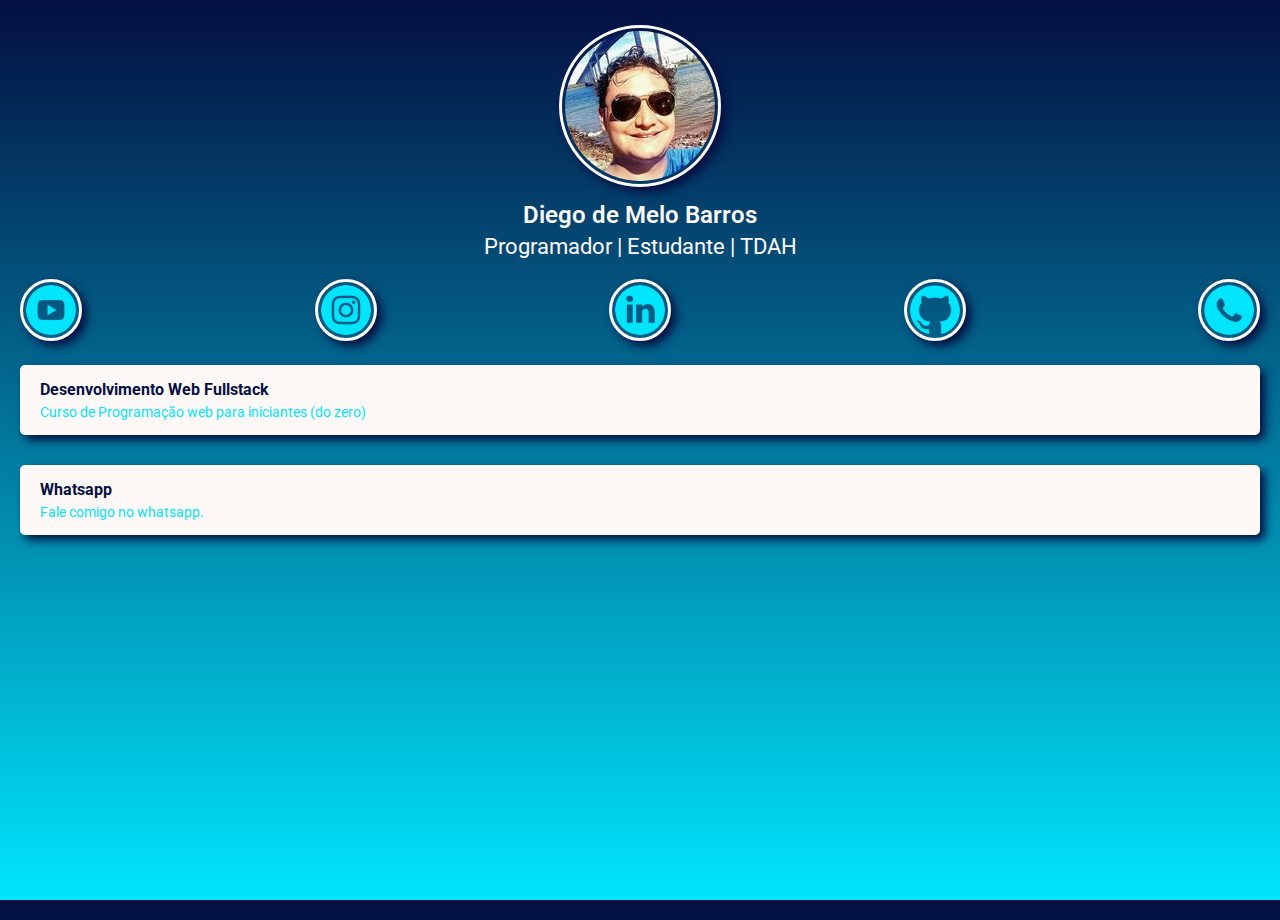
==== index.html @ 9409d659 "Update index.html" ====
<!DOCTYPE html>
<html lang="pt">
    <head>
        <meta charset="UTF-8">
        <meta http-equiv="X-UA-Compatible" content="IE=edge">
        <meta name="viewport" content="width=device-width, initial-scale=1.0">
        <title>DmCarrilho</title>

        <link rel="preconnect" href="https://fonts.googleapis.com">
        <link rel="preconnect" href="https://fonts.gstatic.com" crossorigin>
        <link href="https://fonts.googleapis.com/css2?family=Roboto:ital,wght@0,100;0,300;0,400;0,500;0,700;0,900;1,100;1,300;1,400;1,  500;1,700;1,900&display=swap" rel="stylesheet">
        <link rel="stylesheet" href="css/style.css">
    </head>
    <body>

        <div class="profile">
            <img src="img/diego.jpg" alt="Diego de Melo" class="avatar">
            <h1>Diego de Melo Barros</h1>
            <h2>Programador | Estudante | TDAH</h2>
        </div>
        
        <ul class="social">
            <li>
                <a href="">
                    <img src="img/youtube.png" alt="Youtube">
                </a>
            </li>
            <li>
                <a href="">
                    <img src="img/insta.svg" alt="Instagram">
                </a>
            </li>
            <li>
                <a href="">
                    <img src="img/linkedin.svg" alt="Linkedin">
                </a>
            </li>
            <li>
                <a href="">
                    <img src="img/github.svg" alt="Github">
                </a>
            </li>
            <li>
                <a href="">
                    <img src="img/whatsapp.png" alt="Whatsapp">
                </a>
            </li>
        </ul>

        <ul class="links one">
            <li>
                <a href="" class="active">
                    Desenvolvimento Web Fullstack
                    <span>Curso de Programação web para iniciantes (do zero)</span>
                </a>
            </li>
        </ul>

        <ul class="links second">
            <li>
                <a href="https://wa.me/5584998535629" class="active">
                    Whatsapp
                    <span>Fale comigo no whatsapp.</span>
                  </a>
            </li>
        </ul>

    </body>
</html>
---- css/style.css ----
* {
    margin: 0;
    padding: 0;
}

html, body {
    height: 100%;
}

body {
    color: #fef9f6;
    background: #040f41;
    background: linear-gradient(180deg, #040f41 0%, #00e5fc 100%);
    font-family: 'Roboto', sans-serif;
}

.avatar {
    width: 150px;
    border-radius: 100px;
    border: 3px solid #fef9f6;
    box-shadow: 5px 5px 10px #040f41;
    padding: 3px;
    margin: 5px;
}

h1 {
    font-weight: 600;
    font-size: 24px;
    margin: 5px 20px;
}

h2 {
    font-weight: 400;
    font-size: 22px;
    margin: 5px 20px;
}

.profile {
    text-align: center;
    margin-top: 20px;
}

.social {
    display: flex;
    justify-content: space-between;
    list-style: none;
    margin: 20px;
}

.social img {
    width: 50px;
    border-radius: 50px;
    border: 3px solid #fef9f6;
    box-shadow: 5px 5px 10px #040f41;
    padding: 3px;
}

.links {
    list-style: none;
}

.links li {
    margin: 20px;
}

.links li a {
    display: block;
    background-color: #fef9f6;
    padding: 15px 20px;
    border-radius: 5px;
    text-decoration: none;
    color: #040f41;
    font-weight: bold;
    font-size: 16px;
}

.links li a span {
    color: #00e5fc;
    display: block;
    font-weight: normal;
    margin-top: 5px;
    font-size: 14px;
}

.links li a.active {
    box-shadow: 5px 5px 10px #040f41;
}

.links.second {
    margin-top: 30px;
}
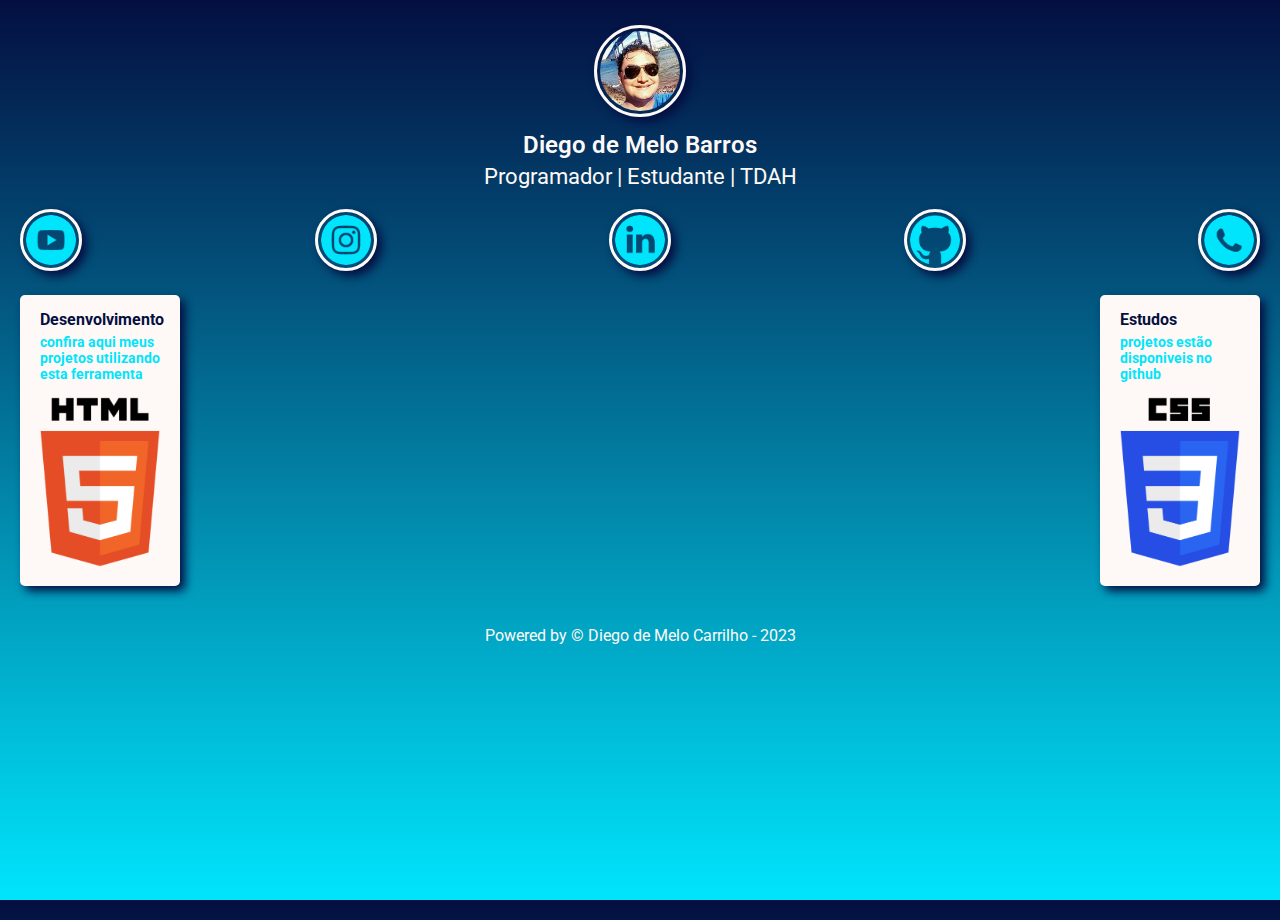
==== commit 0dfbe7c4: "Update" ====
--- a/index.html
+++ b/index.html
@@ -10,60 +10,81 @@
         <link rel="preconnect" href="https://fonts.gstatic.com" crossorigin>
         <link href="https://fonts.googleapis.com/css2?family=Roboto:ital,wght@0,100;0,300;0,400;0,500;0,700;0,900;1,100;1,300;1,400;1,  500;1,700;1,900&display=swap" rel="stylesheet">
         <link rel="stylesheet" href="css/style.css">
+
+        <!-- Google tag (gtag.js) -->
+        <script async src="https://www.googletagmanager.com/gtag/js?id=G-GCT2ZGNKVZ"></script>
+        <script>
+        window.dataLayer = window.dataLayer || [];
+        function gtag(){dataLayer.push(arguments);}
+        gtag('js', new Date());
+
+        gtag('config', 'G-GCT2ZGNKVZ');
+        </script>
     </head>
     <body>
 
-        <div class="profile">
-            <img src="img/diego.jpg" alt="Diego de Melo" class="avatar">
-            <h1>Diego de Melo Barros</h1>
-            <h2>Programador | Estudante | TDAH</h2>
-        </div>
+        <header class="header">
+            <div class="profile">
+                <img src="img/diego.jpg" alt="Diego de Melo" class="avatar">
+                <h1>Diego de Melo Barros</h1>
+                <h2>Programador | Estudante | TDAH</h2>
+            </div>
+        </header>
         
-        <ul class="social">
-            <li>
-                <a href="">
-                    <img src="img/youtube.png" alt="Youtube">
-                </a>
-            </li>
-            <li>
-                <a href="">
-                    <img src="img/insta.svg" alt="Instagram">
-                </a>
-            </li>
-            <li>
-                <a href="">
-                    <img src="img/linkedin.svg" alt="Linkedin">
-                </a>
-            </li>
-            <li>
-                <a href="">
-                    <img src="img/github.svg" alt="Github">
-                </a>
-            </li>
-            <li>
-                <a href="">
-                    <img src="img/whatsapp.png" alt="Whatsapp">
-                </a>
-            </li>
-        </ul>
+        <section class="container">
+            <nav class="navbar">
+                <ul class="icons">
+                    <li>
+                        <a href="">
+                            <img src="img/youtube.png" alt="Youtube">
+                        </a>
+                    </li>
+                    <li>
+                        <a href="">
+                            <img src="img/insta.svg" alt="Instagram">
+                        </a>
+                    </li>
+                    <li>
+                        <a href="">
+                            <img src="img/linkedin.svg" alt="Linkedin">
+                        </a>
+                    </li>
+                    <li>
+                        <a href="">
+                            <img src="img/github.svg" alt="Github">
+                        </a>
+                    </li>
+                    <li>
+                        <a href="https://wa.me/5584998535629">
+                            <img src="img/whatsapp.png" alt="Whatsapp">
+                        </a>
+                    </li>
+                </ul>
+            </nav>
+            
+            <article class="content">
+                <ul class="links">
+                    <li>
+                        <a href="">
+                            Desenvolvimento
+                            <span>confira aqui meus projetos utilizando esta ferramenta</span>
+                            <img src="img/html.png" alt="Html 5">
+                        </a>
+                    </li>
+                    <li>
+                        <a href="">
+                            Estudos
+                            <span>projetos estão disponiveis no github</span>
+                            <img src="img/css.png" alt="Css 3">
+                        </a>
+                    </li>
+                </ul>
+            </article>
+        </section>
 
-        <ul class="links one">
-            <li>
-                <a href="" class="active">
-                    Desenvolvimento Web Fullstack
-                    <span>Curso de Programação web para iniciantes (do zero)</span>
-                </a>
-            </li>
-        </ul>
-
-        <ul class="links second">
-            <li>
-                <a href="https://wa.me/5584998535629" class="active">
-                    Whatsapp
-                    <span>Fale comigo no whatsapp.</span>
-                  </a>
-            </li>
-        </ul>
+        <footer class="footer">
+            Powered by © Diego de Melo Carrilho - 2023
+        </footer>
 
     </body>
-</html>
+</html>--- a/css/style.css
+++ b/css/style.css
@@ -14,8 +14,16 @@
     font-family: 'Roboto', sans-serif;
 }
 
+.header {
+    text-align: center;
+}
+
+.profile {   
+    margin: 20px 0 0 0;
+}
+
 .avatar {
-    width: 150px;
+    width: 80px;
     border-radius: 100px;
     border: 3px solid #fef9f6;
     box-shadow: 5px 5px 10px #040f41;
@@ -35,19 +43,18 @@
     margin: 5px 20px;
 }
 
-.profile {
-    text-align: center;
-    margin-top: 20px;
+.container {
+    text-align: left;
 }
 
-.social {
+.container nav ul.icons {
     display: flex;
     justify-content: space-between;
     list-style: none;
     margin: 20px;
 }
 
-.social img {
+.container nav ul.icons img {
     width: 50px;
     border-radius: 50px;
     border: 3px solid #fef9f6;
@@ -55,37 +62,41 @@
     padding: 3px;
 }
 
-.links {
+.container article ul.links {
+    display: flex;
+    justify-content: space-between;
     list-style: none;
-}
-
-.links li {
     margin: 20px;
 }
 
-.links li a {
-    display: block;
+.container article ul.links li {
+    width: 120px;
+    border-radius: 5px;
     background-color: #fef9f6;
+    box-shadow: 5px 5px 10px #040f41;
     padding: 15px 20px;
-    border-radius: 5px;
+}
+
+.container article ul.links li a {
     text-decoration: none;
     color: #040f41;
     font-weight: bold;
     font-size: 16px;
 }
 
-.links li a span {
+.container article ul.links li span {
+    display: block;
     color: #00e5fc;
-    display: block;
-    font-weight: normal;
     margin-top: 5px;
     font-size: 14px;
 }
 
-.links li a.active {
-    box-shadow: 5px 5px 10px #040f41;
+.container article ul.links img {
+    width: 120px;
+    margin: 15px 0 0 0;
 }
 
-.links.second {
-    margin-top: 30px;
+.footer {
+    text-align: center;
+    padding: 20px 0;
 }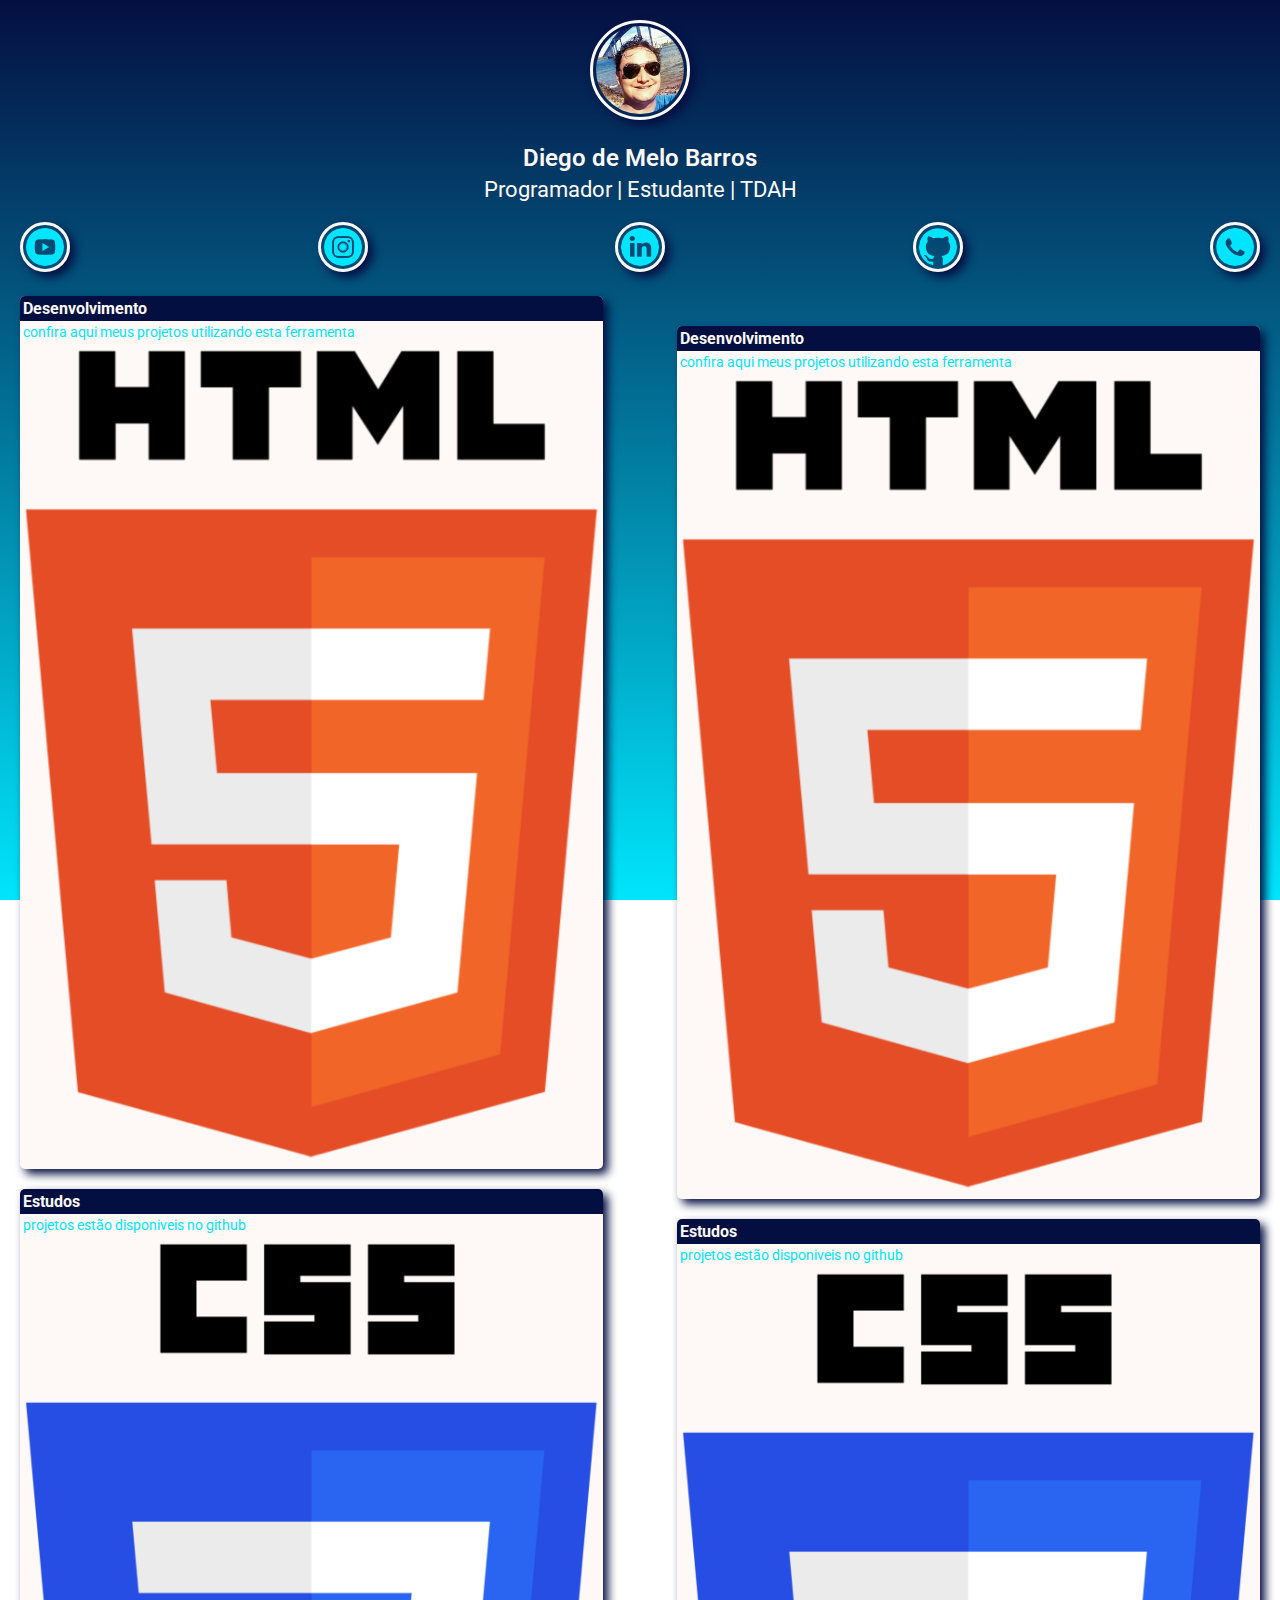
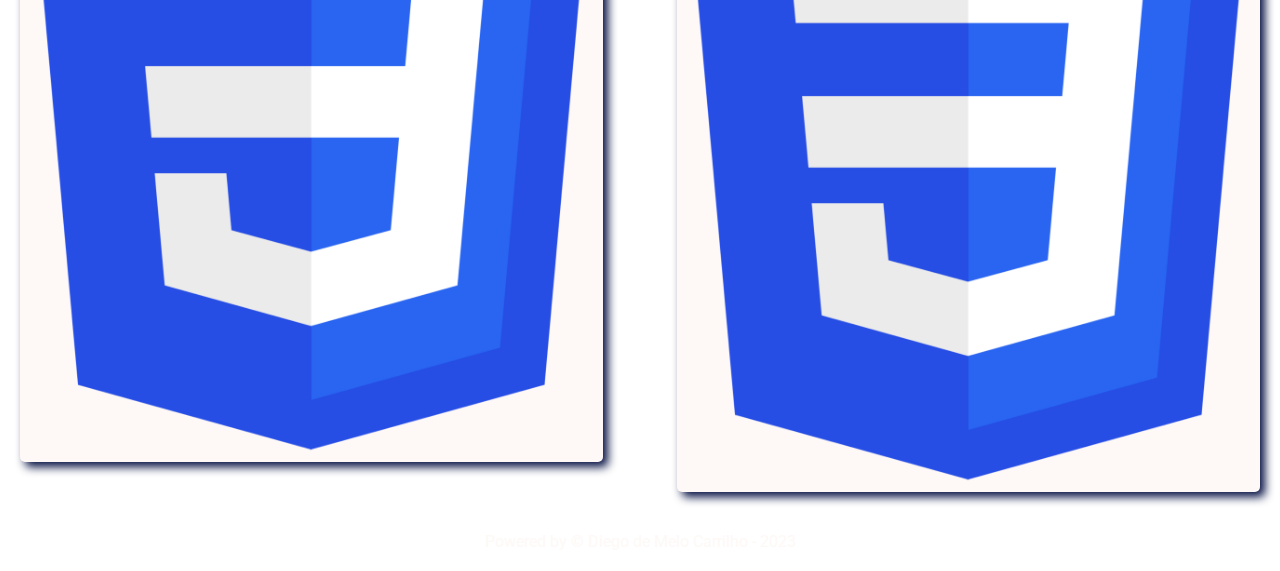
==== commit 30cae1e8: "Update" ====
--- a/index.html
+++ b/index.html
@@ -26,8 +26,8 @@
         <header class="header">
             <div class="profile">
                 <img src="img/diego.jpg" alt="Diego de Melo" class="avatar">
-                <h1>Diego de Melo Barros</h1>
-                <h2>Programador | Estudante | TDAH</h2>
+                <h1 class="name">Diego de Melo Barros</h1>
+                <h2 class="description">Programador | Estudante | TDAH</h2>
             </div>
         </header>
         
@@ -60,20 +60,36 @@
                         </a>
                     </li>
                 </ul>
-            </nav>
-            
+            </nav>      
             <article class="content">
-                <ul class="links">
+                <ul class="left">
                     <li>
                         <a href="">
-                            Desenvolvimento
+                            <h1>Desenvolvimento</h1>
                             <span>confira aqui meus projetos utilizando esta ferramenta</span>
                             <img src="img/html.png" alt="Html 5">
                         </a>
                     </li>
                     <li>
                         <a href="">
-                            Estudos
+                            <h1>Estudos</h1>
+                            <span>projetos estão disponiveis no github</span>
+                            <img src="img/css.png" alt="Css 3">
+                        </a>
+                    </li>
+                </ul>
+
+                <ul class="right">
+                    <li>
+                        <a href="">
+                            <h1>Desenvolvimento</h1>
+                            <span>confira aqui meus projetos utilizando esta ferramenta</span>
+                            <img src="img/html.png" alt="Html 5">
+                        </a>
+                    </li>
+                    <li>
+                        <a href="">
+                            <h1>Estudos</h1>
                             <span>projetos estão disponiveis no github</span>
                             <img src="img/css.png" alt="Css 3">
                         </a>
--- a/css/style.css
+++ b/css/style.css
@@ -1,99 +1,205 @@
+:root {
+    --color-primary: #fef9f6;
+    --color-secondary: #00e5fc;
+    --color-tertiary: #040f41;
+
+    --width-total: 100%;
+    --html-height: 100%;
+    --attachment: fixed;
+    --font-family: 'Roboto', sans-serif;
+    --decoration: none;
+
+    --margin-side: 0 20px;
+    --margin-height: 20px 0;
+    --margin-name: 20px 0 5px 0;
+
+    --header-display: flex;
+    --header-align: center;
+
+    --profile-display: block;
+
+    --avatar-width: 100px;
+    --border: 3px solid var(--color-primary);
+    --border-radius: 100%;
+    --border-padding: 3px;
+    --box-shadow: 5px 5px 10px var(--color-tertiary);
+
+    --name-weight: 600;
+    --name-size: 24px;
+    --description-weight: 400;
+    --description-size: 22px;
+
+    --container-display: block;
+    --container-align: left;
+
+    --navbar-display: flex;
+    --navbar-justify: space-between;
+    --navbar-style: none;
+    --icons-width: 50px;
+
+    --content-display: flex;
+    --content-align: left;
+
+}
+
 * {
     margin: 0;
     padding: 0;
+    box-sizing: border-box;
+}
+
+html {
+    margin: var(--margin-side);
+}
+
+body {
+    color: var(--color-primary);
+    background: var(--color-secondary);
+    background: linear-gradient(180deg, var(--color-tertiary) 0%, var(--color-secondary) 100%);
+    background-attachment: var(--attachment);
+    font-family: var(--font-family);
 }
 
 html, body {
-    height: 100%;
-}
-
-body {
-    color: #fef9f6;
-    background: #040f41;
-    background: linear-gradient(180deg, #040f41 0%, #00e5fc 100%);
-    font-family: 'Roboto', sans-serif;
+    height: var(--html-height);
 }
 
 .header {
-    text-align: center;
-}
-
-.profile {   
-    margin: 20px 0 0 0;
+    display: var(--header-display);
+    text-align: var(--header-align);
+}
+
+.profile {
+    display: var(--profile-display);   
+    margin: var(--margin-height);
+}
+
+.header, .profile {
+    width: var(--width-total);
 }
 
 .avatar {
-    width: 80px;
-    border-radius: 100px;
-    border: 3px solid #fef9f6;
-    box-shadow: 5px 5px 10px #040f41;
-    padding: 3px;
-    margin: 5px;
-}
-
-h1 {
-    font-weight: 600;
-    font-size: 24px;
-    margin: 5px 20px;
-}
-
-h2 {
-    font-weight: 400;
-    font-size: 22px;
-    margin: 5px 20px;
+    width: var(--avatar-width);
+    border: var(--border);
+    border-radius: var(--border-radius);
+    padding: var(--border-padding);
+    box-shadow: var(--box-shadow);
+}
+
+.name {
+    font-weight: var(--name-weight);
+    font-size: var(--name-size);
+    margin: var(--margin-name);
+}
+
+.description {
+    font-weight: var(--description-weight);
+    font-size: var(--description-size);
 }
 
 .container {
-    text-align: left;
-}
-
-.container nav ul.icons {
+    display: var(--container-display);
+    text-align: var(--container-align);
+}
+
+.container .navbar .icons {
+    display: var(--navbar-display);
+    justify-content: var(--navbar-justify);
+    list-style: var(--navbar-style);
+}
+
+.container .navbar .icons img {
+    width: var(--icons-width);
+    border: var(--border);
+    border-radius: var(--border-radius);
+    padding: var(--border-padding);
+    box-shadow: var(--box-shadow);
+    text-decoration: var(--decoration);
+}
+
+.container .content {
     display: flex;
     justify-content: space-between;
+}
+
+.container .content .left {
+    width: 47%;
+    display: block;
     list-style: none;
-    margin: 20px;
-}
-
-.container nav ul.icons img {
-    width: 50px;
-    border-radius: 50px;
-    border: 3px solid #fef9f6;
-    box-shadow: 5px 5px 10px #040f41;
-    padding: 3px;
-}
-
-.container article ul.links {
-    display: flex;
-    justify-content: space-between;
-    list-style: none;
-    margin: 20px;
-}
-
-.container article ul.links li {
-    width: 120px;
+    margin: 20px 0 0 0;
+}
+
+.container .content .left li {
+    display: block;
+    background-color: #fef9f6;
     border-radius: 5px;
-    background-color: #fef9f6;
-    box-shadow: 5px 5px 10px #040f41;
-    padding: 15px 20px;
-}
-
-.container article ul.links li a {
-    text-decoration: none;
-    color: #040f41;
+    box-shadow: var(--box-shadow);
+    margin-bottom: 20px;
+}
+
+.container .content .left li h1 {
+    color: #fef9f6;
+    background-color: #040f41;
+    border-radius: 5px 5px 0 0;
+    padding: 3px;
     font-weight: bold;
     font-size: 16px;
 }
 
-.container article ul.links li span {
+.container .content .left li a {
+    text-decoration: var(--decoration);
+}
+
+.container .content .left li span {
     display: block;
     color: #00e5fc;
-    margin-top: 5px;
+    padding: 3px;
     font-size: 14px;
 }
 
-.container article ul.links img {
-    width: 120px;
-    margin: 15px 0 0 0;
+.container .content .left img {
+    width: 100%;
+    padding: 3px;
+}
+
+.container .content .right {
+    width: 47%;
+    display: block;
+    list-style: none;
+    margin: 50px 0 0 0;
+}
+
+.container .content .right li {
+    display: block;
+    background-color: #fef9f6;
+    border-radius: 5px;
+    box-shadow: var(--box-shadow);
+    margin-bottom: 20px;
+}
+
+.container .content .right li h1 {
+    color: #fef9f6;
+    background-color: #040f41;
+    border-radius: 5px 5px 0 0;
+    padding: 3px;
+    font-weight: bold;
+    font-size: 16px;
+}
+
+.container .content .right li a {
+    text-decoration: var(--decoration);
+}
+
+.container .content .right li span {
+    display: block;
+    color: #00e5fc;
+    padding: 3px;
+    font-size: 14px;
+}
+
+.container .content .right img {
+    width: 100%;
+    padding: 3px;
 }
 
 .footer {
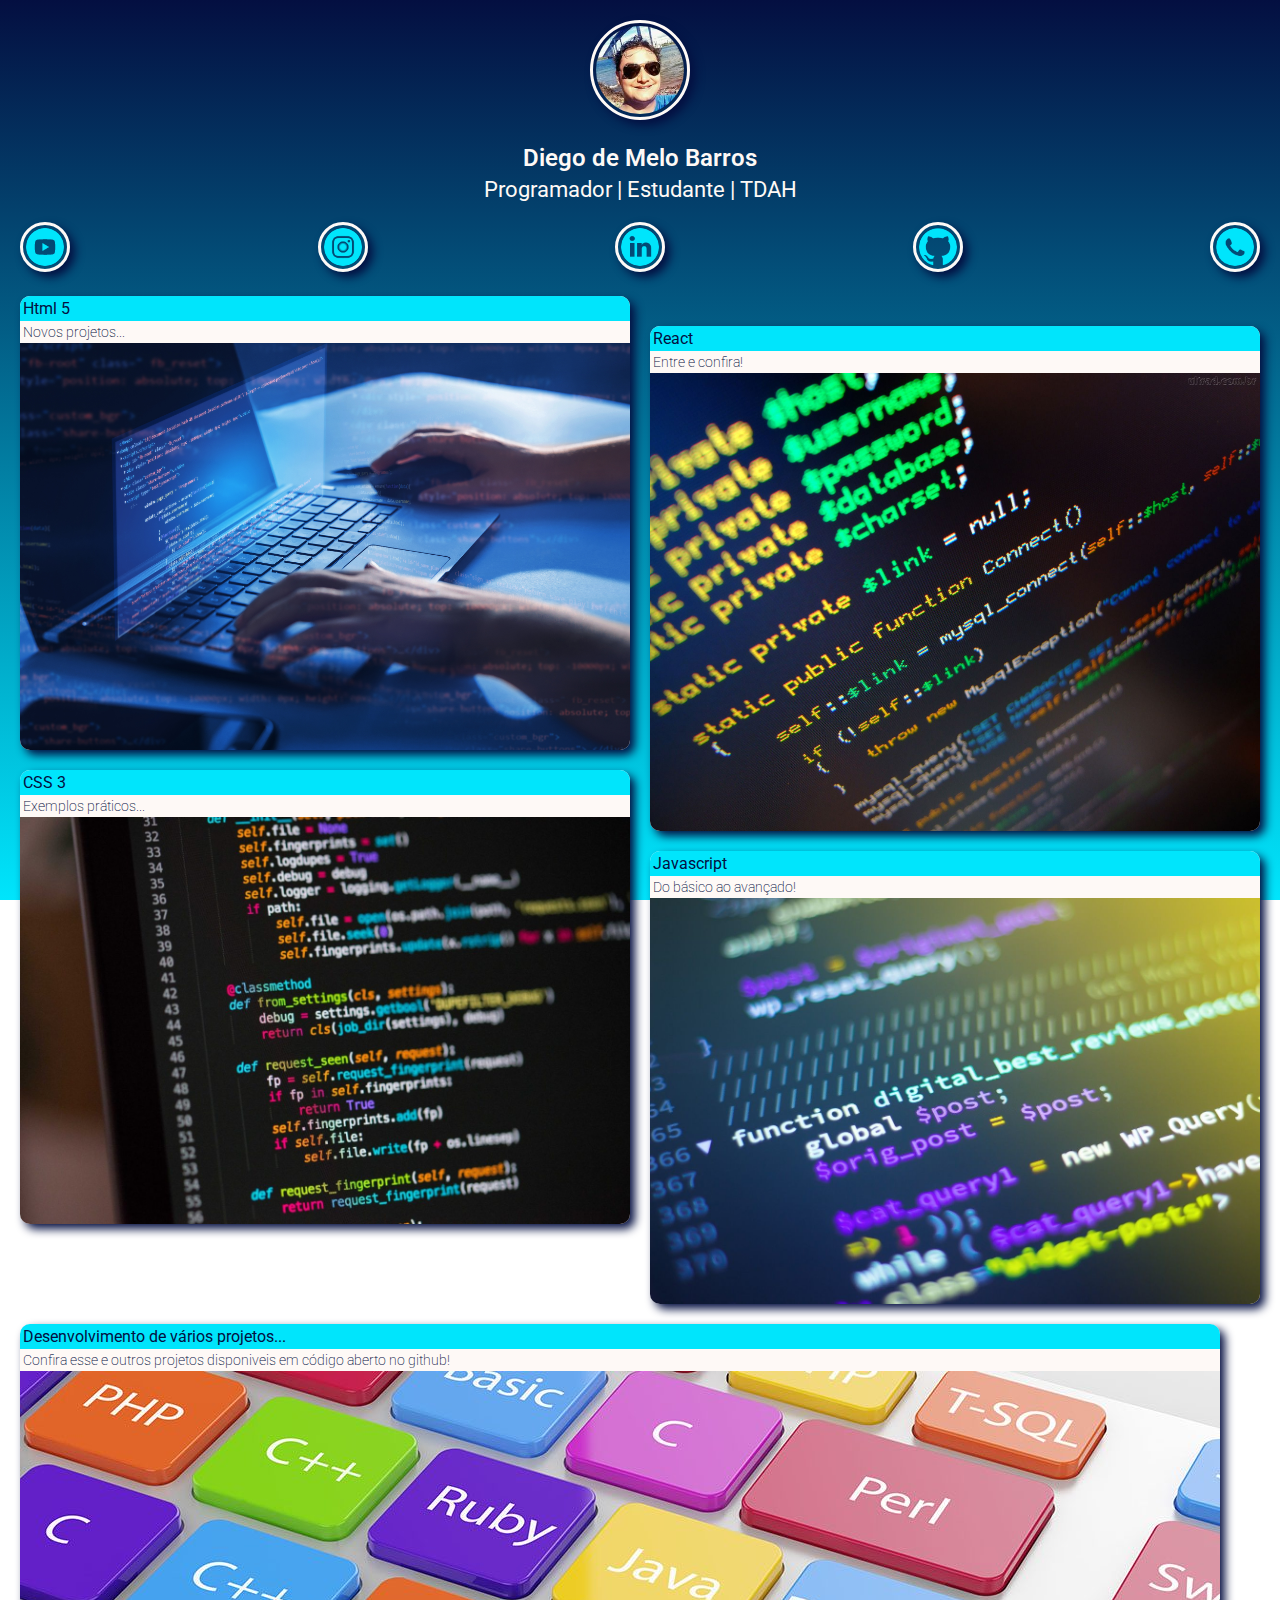
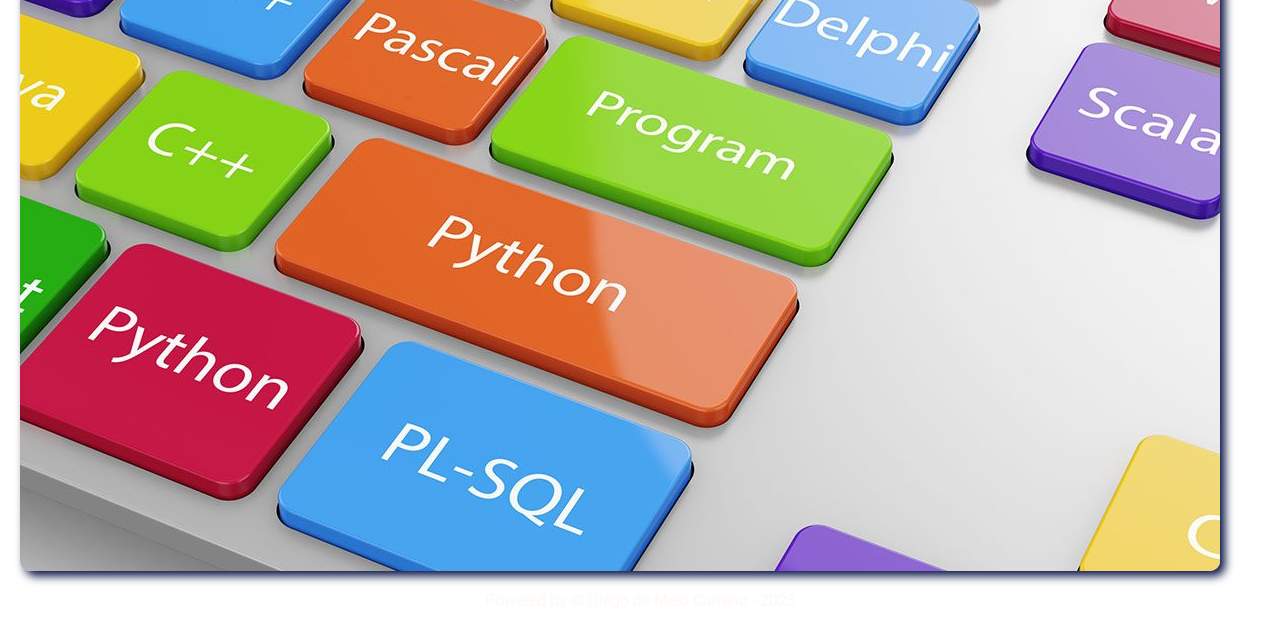
==== commit cf401f2e: "Update" ====
--- a/index.html
+++ b/index.html
@@ -21,8 +21,8 @@
         gtag('config', 'G-GCT2ZGNKVZ');
         </script>
     </head>
-    <body>
 
+    <body>     
         <header class="header">
             <div class="profile">
                 <img src="img/diego.jpg" alt="Diego de Melo" class="avatar">
@@ -35,22 +35,22 @@
             <nav class="navbar">
                 <ul class="icons">
                     <li>
-                        <a href="">
+                        <a href="https://www.youtube.com">
                             <img src="img/youtube.png" alt="Youtube">
                         </a>
                     </li>
                     <li>
-                        <a href="">
+                        <a href="https://www.instagram.com">
                             <img src="img/insta.svg" alt="Instagram">
                         </a>
                     </li>
                     <li>
-                        <a href="">
+                        <a href="https://www.linkedin.com">
                             <img src="img/linkedin.svg" alt="Linkedin">
                         </a>
                     </li>
                     <li>
-                        <a href="">
+                        <a href="https://www.github.com">
                             <img src="img/github.svg" alt="Github">
                         </a>
                     </li>
@@ -60,21 +60,22 @@
                         </a>
                     </li>
                 </ul>
-            </nav>      
+            </nav>
+
             <article class="content">
                 <ul class="left">
                     <li>
                         <a href="">
-                            <h1>Desenvolvimento</h1>
-                            <span>confira aqui meus projetos utilizando esta ferramenta</span>
-                            <img src="img/html.png" alt="Html 5">
+                            <h1>Html 5</h1>
+                            <span>Novos projetos...</span>
+                            <img src="img/img-1.png" alt="Html 5">
                         </a>
                     </li>
                     <li>
                         <a href="">
-                            <h1>Estudos</h1>
-                            <span>projetos estão disponiveis no github</span>
-                            <img src="img/css.png" alt="Css 3">
+                            <h1>CSS 3</h1>
+                            <span>Exemplos práticos...</span>
+                            <img src="img/img-2.jpg" alt="Css 3">
                         </a>
                     </li>
                 </ul>
@@ -82,16 +83,28 @@
                 <ul class="right">
                     <li>
                         <a href="">
-                            <h1>Desenvolvimento</h1>
-                            <span>confira aqui meus projetos utilizando esta ferramenta</span>
-                            <img src="img/html.png" alt="Html 5">
+                            <h1>React</h1>
+                            <span>Entre e confira!</span>
+                            <img src="img/img-3.jpg" alt="React">
                         </a>
                     </li>
                     <li>
                         <a href="">
-                            <h1>Estudos</h1>
-                            <span>projetos estão disponiveis no github</span>
-                            <img src="img/css.png" alt="Css 3">
+                            <h1>Javascript</h1>
+                            <span>Do básico ao avançado!</span>
+                            <img src="img/img-4.jpg" alt="Javascript">
+                        </a>
+                    </li>
+                </ul>
+            </article>
+            
+            <article class="post">
+                <ul>
+                    <li>
+                        <a href="">
+                            <h1>Desenvolvimento de vários projetos...</h1>
+                            <span>Confira esse e outros projetos disponiveis em código aberto no github!</span>
+                            <img src="img/img-5.jpg" alt="Html 5">
                         </a>
                     </li>
                 </ul>
@@ -101,6 +114,5 @@
         <footer class="footer">
             Powered by © Diego de Melo Carrilho - 2023
         </footer>
-
-    </body>
+    </body> 
 </html>--- a/css/style.css
+++ b/css/style.css
@@ -38,8 +38,38 @@
     --icons-width: 50px;
 
     --content-display: flex;
+    --content-justify: space-between;
     --content-align: left;
-
+    --content-left: 20px 0 0 0;
+    --content-right: 50px 0 0 0;
+    --padding-left: 0 0 0 10px;   
+    --padding-right: 0 10px 0 0;
+
+    --li-display: block;
+    --li-radius: 10px;
+    --li-botton: 0 0 20px 0;
+
+    --h1-weight: 400;
+    --h1-size: 16px;
+    --h1-radius: 10px 10px 0 0;
+    --h1-padding: 3px;
+
+    --span-display: block;
+    --span-size: 14px;
+    --span-weight: 200;
+    --span-padding: 3px;
+
+    --img-width: 100%;
+    --img-max: 1200px;
+    --img-display: block;
+    --img-radius: 0 0 10px 10px;
+
+    --leftRight-display: block;
+    --leftRight-style: none;
+
+    --footer-align: center;
+    --footer-botton: 0 0 10px 0;
+    --footer-position: 0;
 }
 
 * {
@@ -117,92 +147,65 @@
     text-decoration: var(--decoration);
 }
 
-.container .content {
-    display: flex;
-    justify-content: space-between;
+.container .content, .post {
+    display: var(--content-display);
+    justify-content: var(--content-justify); 
+}
+
+.container .content li, .post ul li {
+    display: var(--li-display);
+    background-color: var(--color-primary);
+    border-radius: var(--li-radius);
+    box-shadow: var(--box-shadow);
+    margin: var(--li-botton);
+}
+
+.container .content h1, .post ul h1 {
+    color: var(--color-tertiary);
+    background-color: var(--color-secondary);
+    border-radius: var(--h1-radius);
+    padding: var(--h1-padding);
+    font-weight: var(--h1-weight);
+    font-size: var(--h1-size);
+}
+
+.container .content a, .post ul a {
+    text-decoration: var(--decoration); 
+}
+
+.container .content span, .post ul span {
+    display: var(--span-display);
+    color: var(--color-tertiary);
+    padding: var(--span-padding);
+    font-weight: var(--span-weight);
+    font-size: var(--span-size);
+}
+
+.container .content img, .post ul img {
+    display: var(--img-display);
+    max-width: var(--img-max);
+    width: var(--img-width);
+    border-radius: var(--img-radius);
 }
 
 .container .content .left {
-    width: 47%;
-    display: block;
-    list-style: none;
-    margin: 20px 0 0 0;
-}
-
-.container .content .left li {
-    display: block;
-    background-color: #fef9f6;
-    border-radius: 5px;
-    box-shadow: var(--box-shadow);
-    margin-bottom: 20px;
-}
-
-.container .content .left li h1 {
-    color: #fef9f6;
-    background-color: #040f41;
-    border-radius: 5px 5px 0 0;
-    padding: 3px;
-    font-weight: bold;
-    font-size: 16px;
-}
-
-.container .content .left li a {
-    text-decoration: var(--decoration);
-}
-
-.container .content .left li span {
-    display: block;
-    color: #00e5fc;
-    padding: 3px;
-    font-size: 14px;
-}
-
-.container .content .left img {
-    width: 100%;
-    padding: 3px;
+    margin: var(--content-left);
+    padding: var(--padding-right);
 }
 
 .container .content .right {
-    width: 47%;
-    display: block;
-    list-style: none;
-    margin: 50px 0 0 0;
-}
-
-.container .content .right li {
-    display: block;
-    background-color: #fef9f6;
-    border-radius: 5px;
-    box-shadow: var(--box-shadow);
-    margin-bottom: 20px;
-}
-
-.container .content .right li h1 {
-    color: #fef9f6;
-    background-color: #040f41;
-    border-radius: 5px 5px 0 0;
-    padding: 3px;
-    font-weight: bold;
-    font-size: 16px;
-}
-
-.container .content .right li a {
-    text-decoration: var(--decoration);
-}
-
-.container .content .right li span {
-    display: block;
-    color: #00e5fc;
-    padding: 3px;
-    font-size: 14px;
-}
-
-.container .content .right img {
-    width: 100%;
-    padding: 3px;
+    margin: var(--content-right);
+    padding: var(--padding-left);
+}
+
+.container .content .left, .right, .post ul {
+    display: var(--leftRight-display);
+    list-style: var(--leftRight-style);
 }
 
 .footer {
-    text-align: center;
-    padding: 20px 0;
+    color: var(--color-primary);
+    text-align: var(--footer-align);
+    padding: var(--footer-botton);
+    bottom: var(--footer-position);
 }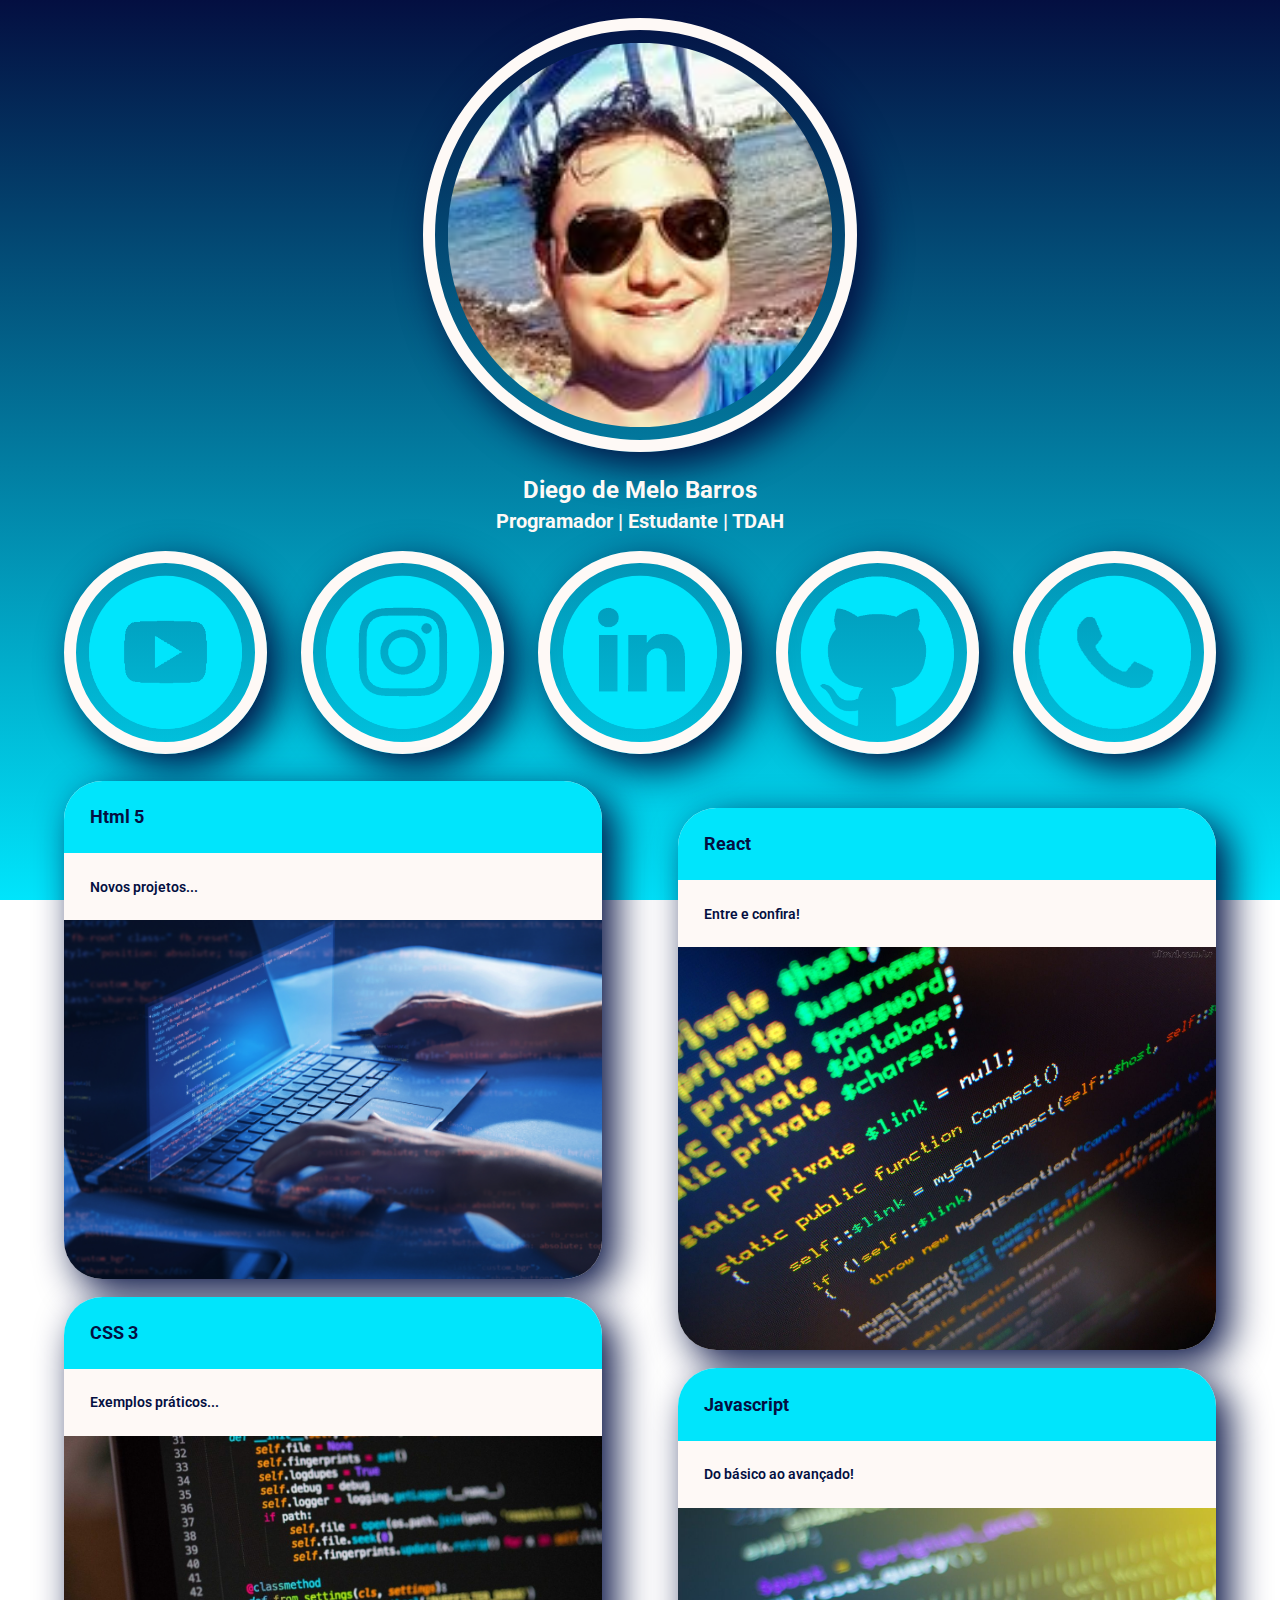
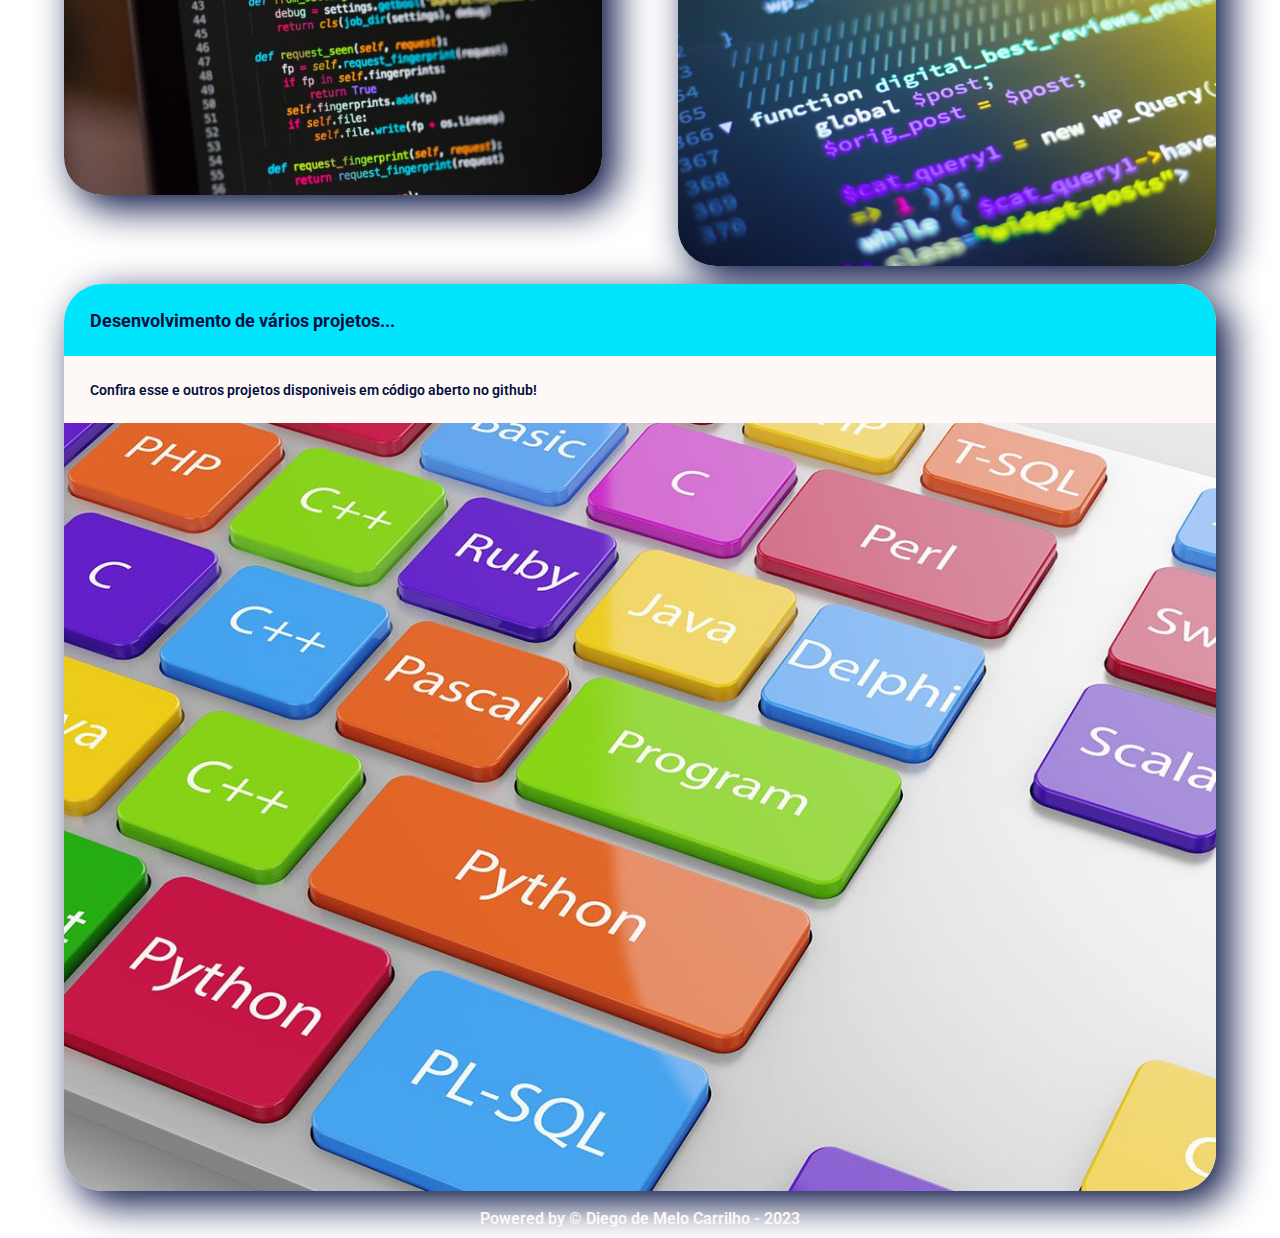
==== commit 0f5ff654: "Update" ====
--- a/index.html
+++ b/index.html
@@ -10,6 +10,7 @@
         <link rel="preconnect" href="https://fonts.gstatic.com" crossorigin>
         <link href="https://fonts.googleapis.com/css2?family=Roboto:ital,wght@0,100;0,300;0,400;0,500;0,700;0,900;1,100;1,300;1,400;1,  500;1,700;1,900&display=swap" rel="stylesheet">
         <link rel="stylesheet" href="css/style.css">
+        <link rel="shortcut icon" href="img/favicon.ico" type="image/x-icon" />
 
         <!-- Google tag (gtag.js) -->
         <script async src="https://www.googletagmanager.com/gtag/js?id=G-GCT2ZGNKVZ"></script>
@@ -64,16 +65,16 @@
 
             <article class="content">
                 <ul class="left">
-                    <li>
+                    <li class="box">
                         <a href="">
-                            <h1>Html 5</h1>
+                            <h3>Html 5</h3>
                             <span>Novos projetos...</span>
                             <img src="img/img-1.png" alt="Html 5">
                         </a>
                     </li>
-                    <li>
+                    <li class="box">
                         <a href="">
-                            <h1>CSS 3</h1>
+                            <h3>CSS 3</h3>
                             <span>Exemplos práticos...</span>
                             <img src="img/img-2.jpg" alt="Css 3">
                         </a>
@@ -81,16 +82,16 @@
                 </ul>
 
                 <ul class="right">
-                    <li>
+                    <li class="box">
                         <a href="">
-                            <h1>React</h1>
+                            <h3>React</h3>
                             <span>Entre e confira!</span>
                             <img src="img/img-3.jpg" alt="React">
                         </a>
                     </li>
-                    <li>
+                    <li class="box">
                         <a href="">
-                            <h1>Javascript</h1>
+                            <h3>Javascript</h3>
                             <span>Do básico ao avançado!</span>
                             <img src="img/img-4.jpg" alt="Javascript">
                         </a>
@@ -102,7 +103,7 @@
                 <ul>
                     <li>
                         <a href="">
-                            <h1>Desenvolvimento de vários projetos...</h1>
+                            <h3>Desenvolvimento de vários projetos...</h3>
                             <span>Confira esse e outros projetos disponiveis em código aberto no github!</span>
                             <img src="img/img-5.jpg" alt="Html 5">
                         </a>
--- a/css/style.css
+++ b/css/style.css
@@ -1,211 +1,7 @@
-:root {
-    --color-primary: #fef9f6;
-    --color-secondary: #00e5fc;
-    --color-tertiary: #040f41;
-
-    --width-total: 100%;
-    --html-height: 100%;
-    --attachment: fixed;
-    --font-family: 'Roboto', sans-serif;
-    --decoration: none;
-
-    --margin-side: 0 20px;
-    --margin-height: 20px 0;
-    --margin-name: 20px 0 5px 0;
-
-    --header-display: flex;
-    --header-align: center;
-
-    --profile-display: block;
-
-    --avatar-width: 100px;
-    --border: 3px solid var(--color-primary);
-    --border-radius: 100%;
-    --border-padding: 3px;
-    --box-shadow: 5px 5px 10px var(--color-tertiary);
-
-    --name-weight: 600;
-    --name-size: 24px;
-    --description-weight: 400;
-    --description-size: 22px;
-
-    --container-display: block;
-    --container-align: left;
-
-    --navbar-display: flex;
-    --navbar-justify: space-between;
-    --navbar-style: none;
-    --icons-width: 50px;
-
-    --content-display: flex;
-    --content-justify: space-between;
-    --content-align: left;
-    --content-left: 20px 0 0 0;
-    --content-right: 50px 0 0 0;
-    --padding-left: 0 0 0 10px;   
-    --padding-right: 0 10px 0 0;
-
-    --li-display: block;
-    --li-radius: 10px;
-    --li-botton: 0 0 20px 0;
-
-    --h1-weight: 400;
-    --h1-size: 16px;
-    --h1-radius: 10px 10px 0 0;
-    --h1-padding: 3px;
-
-    --span-display: block;
-    --span-size: 14px;
-    --span-weight: 200;
-    --span-padding: 3px;
-
-    --img-width: 100%;
-    --img-max: 1200px;
-    --img-display: block;
-    --img-radius: 0 0 10px 10px;
-
-    --leftRight-display: block;
-    --leftRight-style: none;
-
-    --footer-align: center;
-    --footer-botton: 0 0 10px 0;
-    --footer-position: 0;
-}
-
-* {
-    margin: 0;
-    padding: 0;
-    box-sizing: border-box;
-}
-
-html {
-    margin: var(--margin-side);
-}
-
-body {
-    color: var(--color-primary);
-    background: var(--color-secondary);
-    background: linear-gradient(180deg, var(--color-tertiary) 0%, var(--color-secondary) 100%);
-    background-attachment: var(--attachment);
-    font-family: var(--font-family);
-}
-
-html, body {
-    height: var(--html-height);
-}
-
-.header {
-    display: var(--header-display);
-    text-align: var(--header-align);
-}
-
-.profile {
-    display: var(--profile-display);   
-    margin: var(--margin-height);
-}
-
-.header, .profile {
-    width: var(--width-total);
-}
-
-.avatar {
-    width: var(--avatar-width);
-    border: var(--border);
-    border-radius: var(--border-radius);
-    padding: var(--border-padding);
-    box-shadow: var(--box-shadow);
-}
-
-.name {
-    font-weight: var(--name-weight);
-    font-size: var(--name-size);
-    margin: var(--margin-name);
-}
-
-.description {
-    font-weight: var(--description-weight);
-    font-size: var(--description-size);
-}
-
-.container {
-    display: var(--container-display);
-    text-align: var(--container-align);
-}
-
-.container .navbar .icons {
-    display: var(--navbar-display);
-    justify-content: var(--navbar-justify);
-    list-style: var(--navbar-style);
-}
-
-.container .navbar .icons img {
-    width: var(--icons-width);
-    border: var(--border);
-    border-radius: var(--border-radius);
-    padding: var(--border-padding);
-    box-shadow: var(--box-shadow);
-    text-decoration: var(--decoration);
-}
-
-.container .content, .post {
-    display: var(--content-display);
-    justify-content: var(--content-justify); 
-}
-
-.container .content li, .post ul li {
-    display: var(--li-display);
-    background-color: var(--color-primary);
-    border-radius: var(--li-radius);
-    box-shadow: var(--box-shadow);
-    margin: var(--li-botton);
-}
-
-.container .content h1, .post ul h1 {
-    color: var(--color-tertiary);
-    background-color: var(--color-secondary);
-    border-radius: var(--h1-radius);
-    padding: var(--h1-padding);
-    font-weight: var(--h1-weight);
-    font-size: var(--h1-size);
-}
-
-.container .content a, .post ul a {
-    text-decoration: var(--decoration); 
-}
-
-.container .content span, .post ul span {
-    display: var(--span-display);
-    color: var(--color-tertiary);
-    padding: var(--span-padding);
-    font-weight: var(--span-weight);
-    font-size: var(--span-size);
-}
-
-.container .content img, .post ul img {
-    display: var(--img-display);
-    max-width: var(--img-max);
-    width: var(--img-width);
-    border-radius: var(--img-radius);
-}
-
-.container .content .left {
-    margin: var(--content-left);
-    padding: var(--padding-right);
-}
-
-.container .content .right {
-    margin: var(--content-right);
-    padding: var(--padding-left);
-}
-
-.container .content .left, .right, .post ul {
-    display: var(--leftRight-display);
-    list-style: var(--leftRight-style);
-}
-
-.footer {
-    color: var(--color-primary);
-    text-align: var(--footer-align);
-    padding: var(--footer-botton);
-    bottom: var(--footer-position);
-}+@import url(color.css);
+@import url(font.css);
+@import url(html.css);
+@import url(header.css);
+@import url(container.css);
+@import url(transition.css);
+@import url(css.css);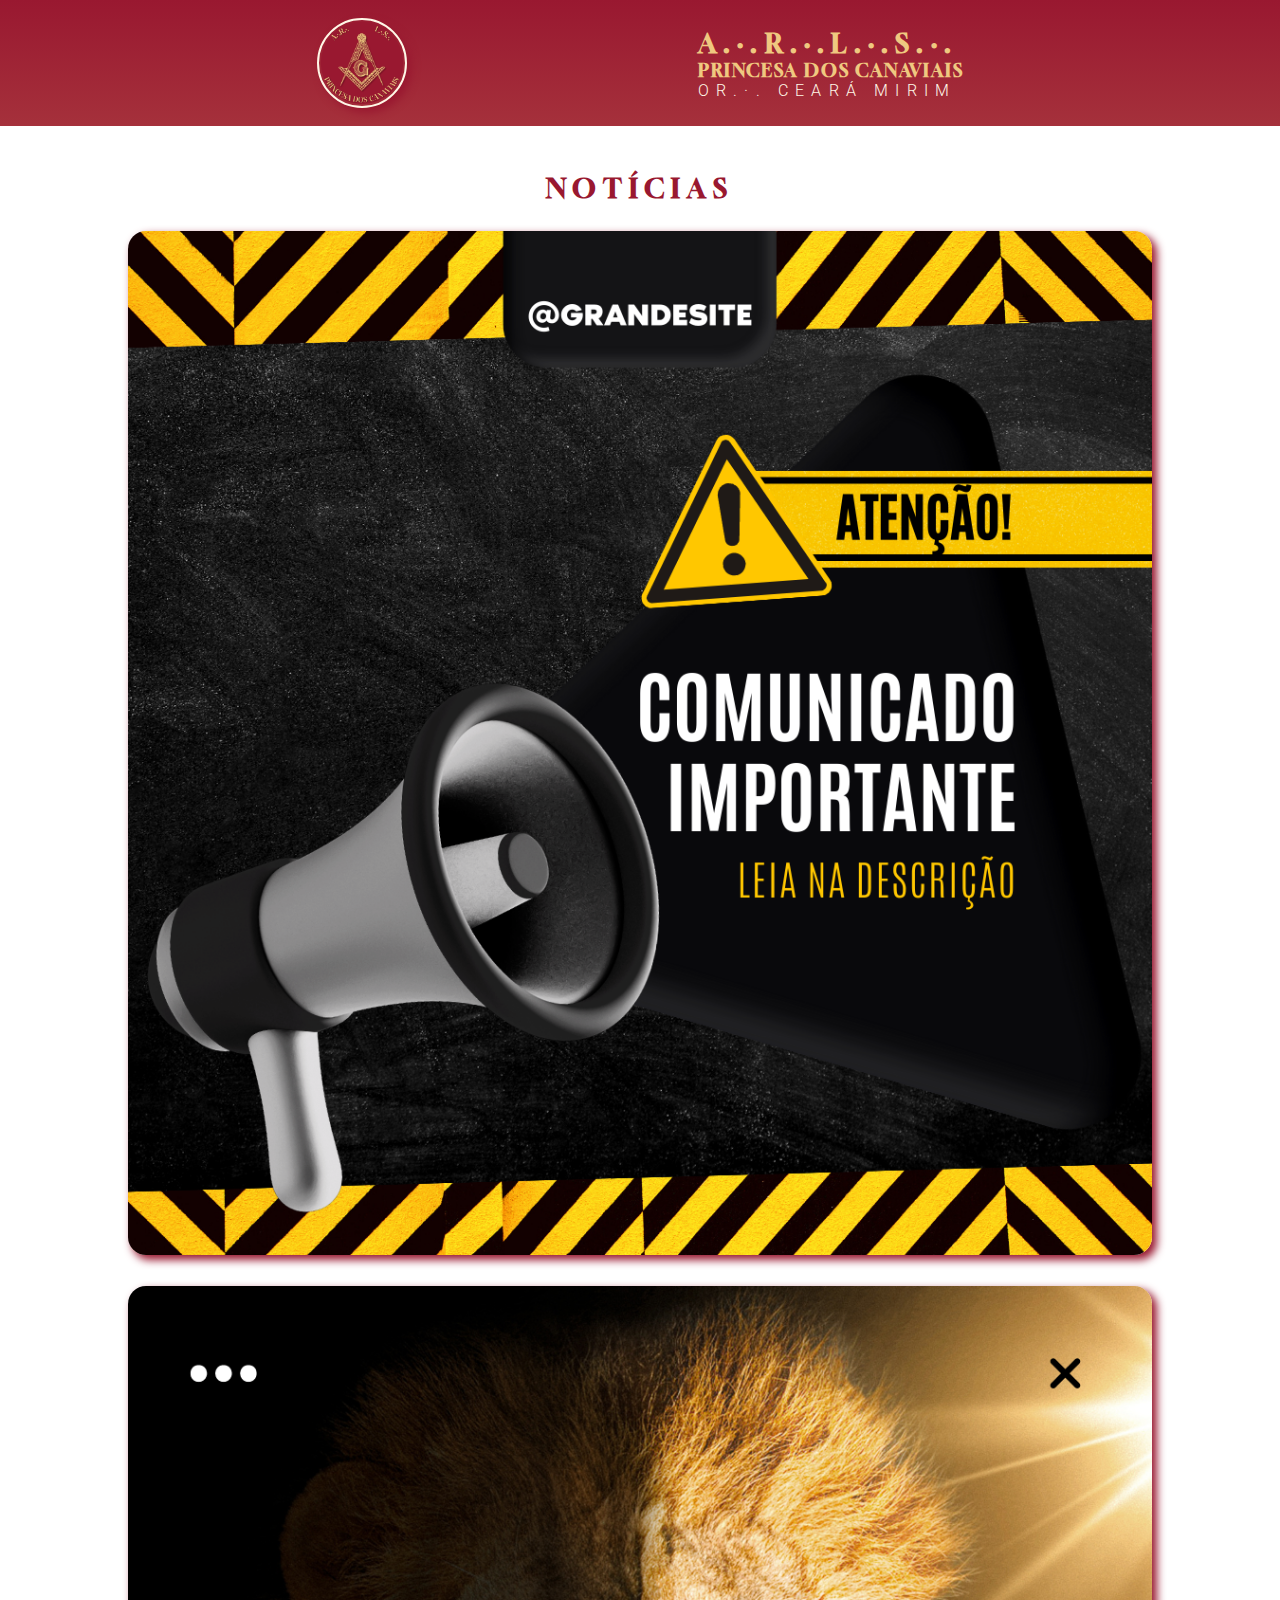
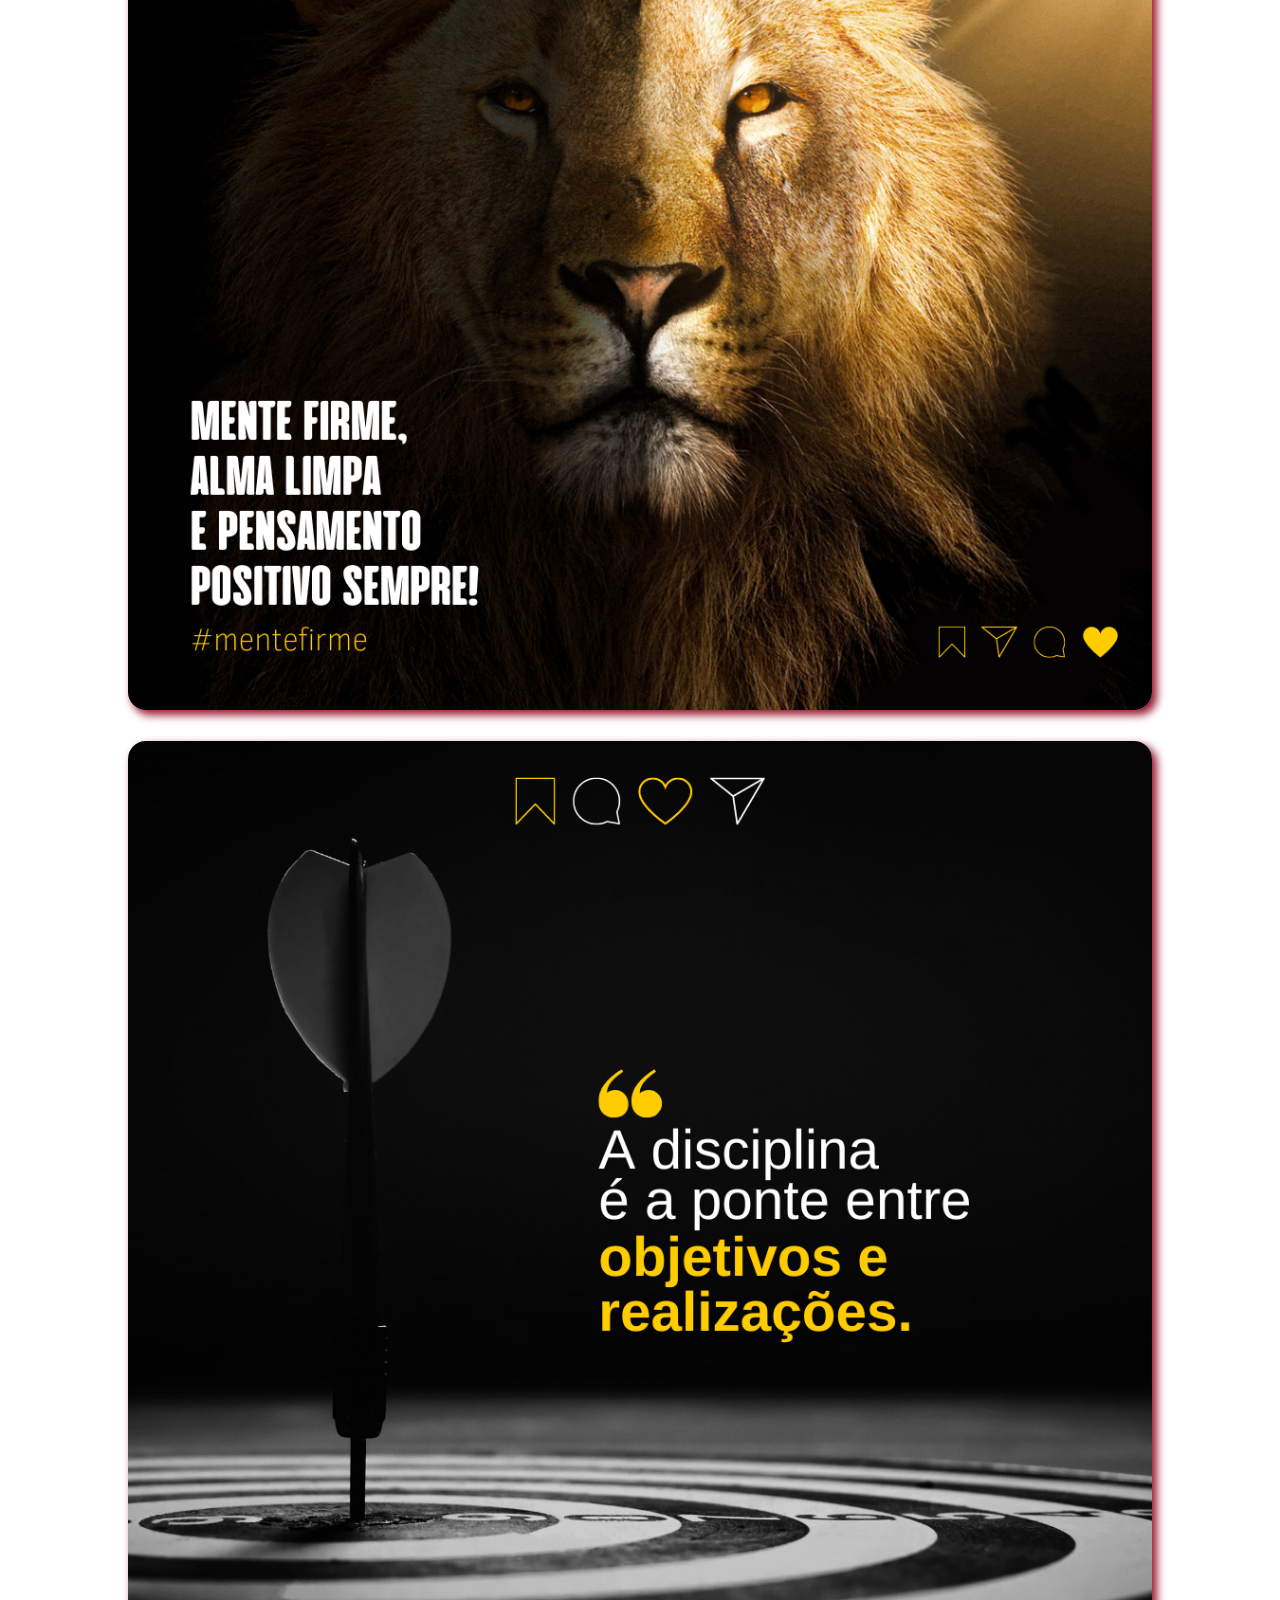
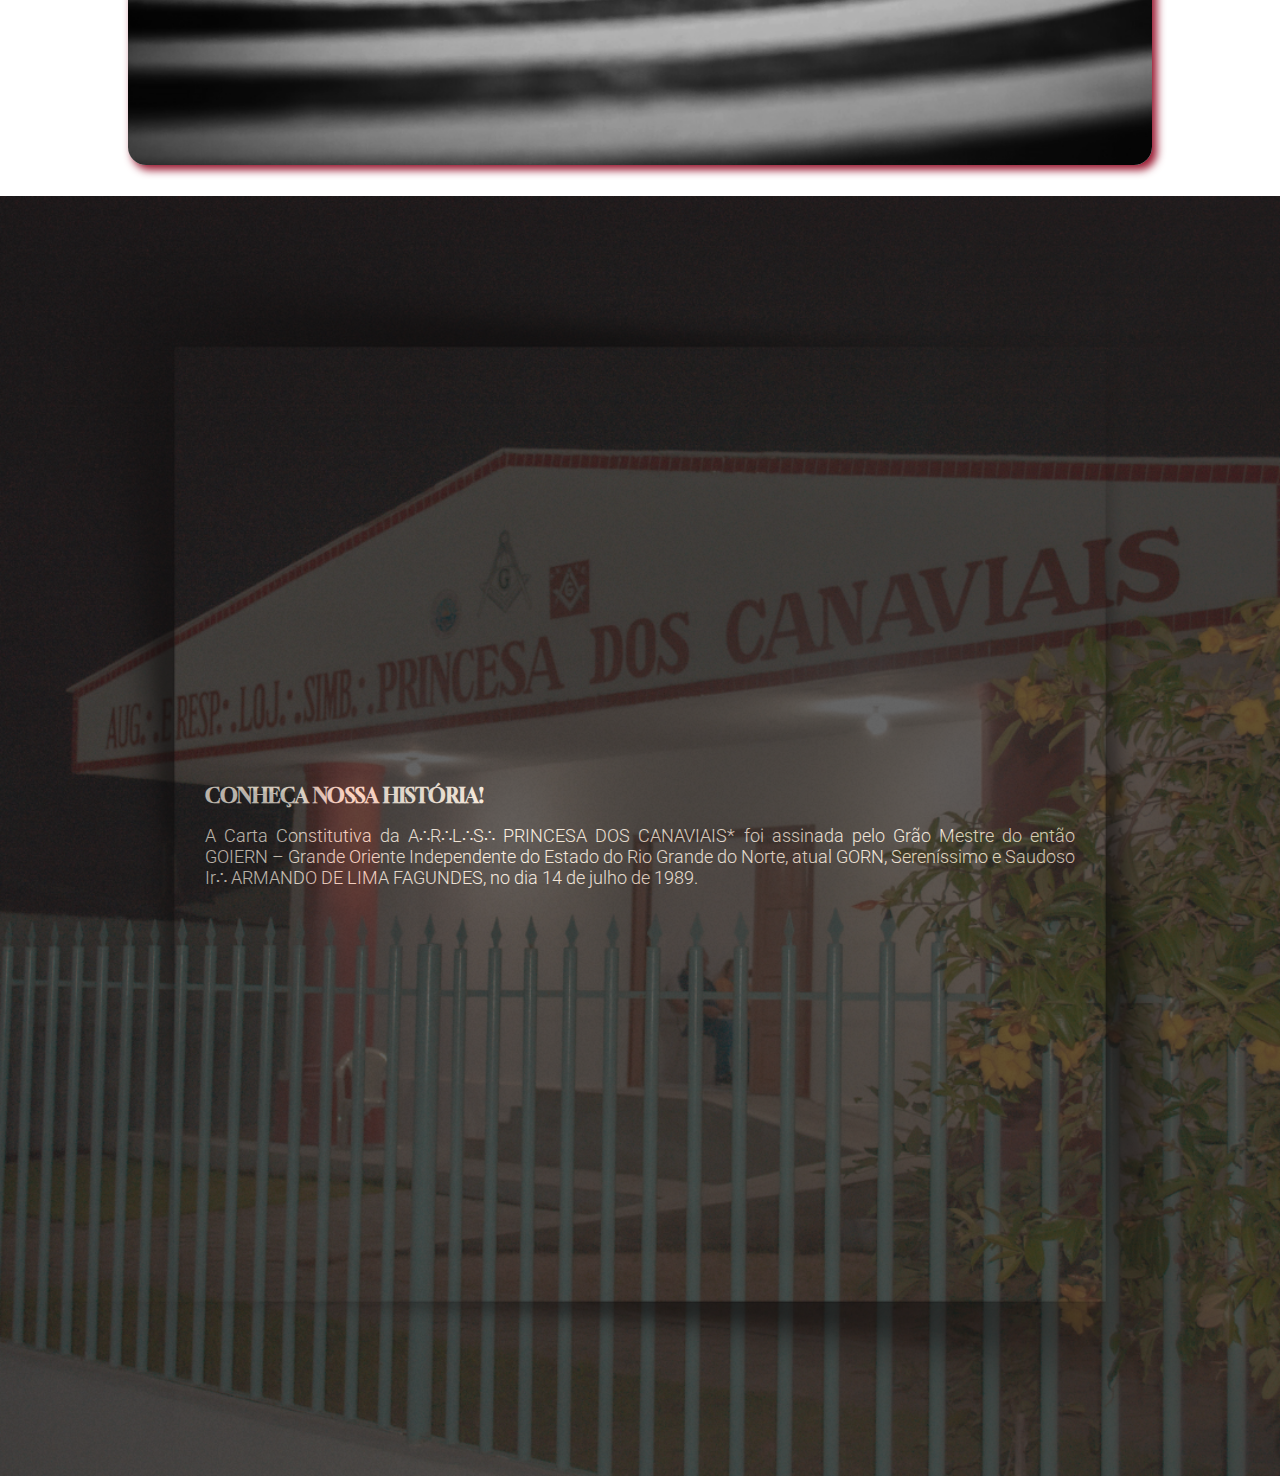
==== commit 255432c0: "Add files via upload" ====
--- a/index.html
+++ b/index.html
@@ -1,119 +1,79 @@
 <!DOCTYPE html>
-<html lang="pt">
+<html lang="pt-br">
     <head>
         <meta charset="UTF-8">
         <meta http-equiv="X-UA-Compatible" content="IE=edge">
         <meta name="viewport" content="width=device-width, initial-scale=1.0">
-        <title>DmCarrilho</title>
 
         <link rel="preconnect" href="https://fonts.googleapis.com">
         <link rel="preconnect" href="https://fonts.gstatic.com" crossorigin>
-        <link href="https://fonts.googleapis.com/css2?family=Roboto:ital,wght@0,100;0,300;0,400;0,500;0,700;0,900;1,100;1,300;1,400;1,  500;1,700;1,900&display=swap" rel="stylesheet">
+        <link href="https://fonts.googleapis.com/css2?family=Gloock&family=Roboto:wght@300;400;700&display=swap" rel="stylesheet">
         <link rel="stylesheet" href="css/style.css">
-        <link rel="shortcut icon" href="img/favicon.ico" type="image/x-icon" />
 
-        <!-- Google tag (gtag.js) -->
-        <script async src="https://www.googletagmanager.com/gtag/js?id=G-GCT2ZGNKVZ"></script>
-        <script>
-        window.dataLayer = window.dataLayer || [];
-        function gtag(){dataLayer.push(arguments);}
-        gtag('js', new Date());
+        <title>Princesa dos Canaviais</title>
+    </head>
+    <body>
+        <section class="home">
+            <header class="header">
+                <ul>
+                    <li>
+                        <img class="logo" src="imagens/logo.png" alt="">
+                    </li>
+                </ul>
+                <ul>
+                    <li>
+                        <h1>A.·.R.·.L.·.S.·.</h1>
+                        <h2>Princesa dos Canaviais</h2>
+                        <span>Or.·. Ceará Mirim</span>
+                    </li>
+                </ul>
+            </header>
 
-        gtag('config', 'G-GCT2ZGNKVZ');
-        </script>
-    </head>
+            <div class="banner">
+                <ul>
+                    <li>
+                        <img src="imagens/promocao.png" alt="">
+                    </li>
+                </ul>
+            </div>
 
-    <body>     
-        <header class="header">
-            <div class="profile">
-                <img src="img/diego.jpg" alt="Diego de Melo" class="avatar">
-                <h1 class="name">Diego de Melo Barros</h1>
-                <h2 class="description">Programador | Estudante | TDAH</h2>
+            <div class="news">
+                <ul>
+                    <li>
+                        <h1>Notícias</h1>
+                    </li>
+                </ul>
             </div>
-        </header>
-        
-        <section class="container">
-            <nav class="navbar">
-                <ul class="icons">
+
+            <div class="post">
+                <ul>
                     <li>
-                        <a href="https://www.youtube.com">
-                            <img src="img/youtube.png" alt="Youtube">
-                        </a>
+                        <a href="#"><img src="imagens/post001.png" alt=""></a>
+                    </li>
+                </ul>
+                <ul>
+                    <li>
+                        <a href="#"><img src="imagens/post002.png" alt=""></a>
+                    </li>
+                </ul>
+                <ul>
+                    <li>
+                        <a href="#"><img src="imagens/post003.png" alt=""></a>
+                    </li>
+                </ul>
+            </div>
+
+            <div class="about">
+                <ul>
+                    <li>
+                        <h1>Conheça nossa história!</h1>
+                        
                     </li>
                     <li>
-                        <a href="https://www.instagram.com">
-                            <img src="img/insta.svg" alt="Instagram">
-                        </a>
-                    </li>
-                    <li>
-                        <a href="https://www.linkedin.com">
-                            <img src="img/linkedin.svg" alt="Linkedin">
-                        </a>
-                    </li>
-                    <li>
-                        <a href="https://www.github.com">
-                            <img src="img/github.svg" alt="Github">
-                        </a>
-                    </li>
-                    <li>
-                        <a href="https://wa.me/5584998535629">
-                            <img src="img/whatsapp.png" alt="Whatsapp">
-                        </a>
+                        <span>A Carta Constitutiva da A∴R∴L∴S∴ PRINCESA DOS CANAVIAIS* foi assinada pelo Grão Mestre do então GOIERN – Grande Oriente Independente do Estado do Rio Grande do Norte, atual GORN, Sereníssimo e Saudoso Ir∴ ARMANDO DE LIMA FAGUNDES, no dia 14 de julho de 1989.</span>
                     </li>
                 </ul>
-            </nav>
-
-            <article class="content">
-                <ul class="left">
-                    <li class="box">
-                        <a href="">
-                            <h3>Html 5</h3>
-                            <span>Novos projetos...</span>
-                            <img src="img/img-1.png" alt="Html 5">
-                        </a>
-                    </li>
-                    <li class="box">
-                        <a href="">
-                            <h3>CSS 3</h3>
-                            <span>Exemplos práticos...</span>
-                            <img src="img/img-2.jpg" alt="Css 3">
-                        </a>
-                    </li>
-                </ul>
-
-                <ul class="right">
-                    <li class="box">
-                        <a href="">
-                            <h3>React</h3>
-                            <span>Entre e confira!</span>
-                            <img src="img/img-3.jpg" alt="React">
-                        </a>
-                    </li>
-                    <li class="box">
-                        <a href="">
-                            <h3>Javascript</h3>
-                            <span>Do básico ao avançado!</span>
-                            <img src="img/img-4.jpg" alt="Javascript">
-                        </a>
-                    </li>
-                </ul>
-            </article>
-            
-            <article class="post">
-                <ul>
-                    <li>
-                        <a href="">
-                            <h3>Desenvolvimento de vários projetos...</h3>
-                            <span>Confira esse e outros projetos disponiveis em código aberto no github!</span>
-                            <img src="img/img-5.jpg" alt="Html 5">
-                        </a>
-                    </li>
-                </ul>
-            </article>
+            </div>
         </section>
-
-        <footer class="footer">
-            Powered by © Diego de Melo Carrilho - 2023
-        </footer>
-    </body> 
+    </body>
 </html>--- a/css/style.css
+++ b/css/style.css
@@ -1,7 +1,185 @@
-@import url(color.css);
-@import url(font.css);
-@import url(html.css);
-@import url(header.css);
-@import url(container.css);
-@import url(transition.css);
-@import url(css.css);+:root {
+    --color-primary: #fff7e7;
+    --color-secondary: #efc880;
+    --color-tertiary: #991830;
+    --color-transparence: #000000;
+}
+
+* {
+    margin: 0;
+    padding: 0;
+    box-sizing: border-box;
+}
+
+body {
+    color: var(--color-primary);
+    font-family: 'Roboto', sans-serif;
+}
+
+.home {
+    position: relative;
+    background-size: cover;
+    background: linear-gradient(180deg, var(--color-tertiary) 0%, var(--color-secondary) 100%);
+    height: 14vh;
+    background-attachment: fixed;
+}
+
+.home .header {   
+    display: flex;
+    flex-wrap: wrap;
+    flex-direction: row;
+    align-items: center;
+    justify-content: space-evenly;
+    padding: 2vh 2vw;
+}
+
+.home .header ul {
+    display: flex;
+    list-style: none;
+}
+
+.home .header ul li {
+    display: flex;
+    flex-direction: column;
+}
+
+.home .header ul li .logo {
+    width: 10vh;
+    border: 0.3vh solid var(--color-primary);
+    box-shadow: 0.5vh 0.5vh 1vh var(--color-tertiary);
+    border-radius: 15vh;
+    padding: 0.2vh;
+}
+
+.home .header ul li h1 {
+    font-size: 3vh;
+    letter-spacing: 0.8vh;
+}
+
+.home .header ul li h2 {
+    font-size: 2vh;
+    letter-spacing: 0.2vh;
+}
+
+.home .header ul li h1,h2 {
+    color: var(--color-secondary);
+    font-family: 'Gloock', serif;
+    font-weight: 700;
+    text-transform: uppercase;
+}
+
+.home .header ul li span {
+    font-size: 1.8vh;
+    font-weight: 300;
+    text-transform: uppercase;
+    letter-spacing: 0.8vh;
+}
+
+.home .header ul li a {
+    text-transform: uppercase;
+    text-decoration: none;
+}
+
+.home .banner ul li img {
+    width: 100vw;
+    resize: both;
+    overflow: auto;
+}
+
+.home .news {
+    display: flex;
+    flex-wrap: wrap;
+    flex-direction: row;
+    align-items: center;
+    justify-content: space-evenly;
+    padding: 3vh 0;
+}
+
+.home .news ul {
+    display: flex;
+    list-style: none;
+}
+
+.home .news ul li {
+    display: flex;
+    flex-direction: column;
+}
+
+.home .news ul li h1 {
+    font-size: 3vh;
+    letter-spacing: 0.8vh;
+    color: var(--color-tertiary);
+    font-family: 'Gloock', serif;
+    font-weight: 700;
+    text-transform: uppercase;
+}
+
+.home .post {
+    display: flex;
+    flex-wrap: wrap;
+    flex-direction: column-reverse;
+    align-items: center;
+    justify-content: space-evenly;
+}
+
+.home .post ul {
+    display: flex;
+    list-style: none;
+}
+
+.home .post ul li {
+    display: flex;
+    flex-direction: column;
+    padding: 0 0 3vh 0;
+}
+
+.home .post ul li img {
+    width: 80vw;
+    resize: both;
+    overflow: auto;
+    border-radius: 2vh;
+    box-shadow: 0.5vh 0.5vh 1vh var(--color-tertiary);
+}
+
+.home .about {
+    display: flex;
+    align-items: center;
+    justify-content: space-evenly;
+    background-image: url("../imagens/loja.png");
+    background-color: var(--color-primary);
+    background-repeat: no-repeat;
+    background-size: cover;
+    height: 100vw;
+}
+
+.home .about ul {
+    display: flex;
+    flex-direction: column;
+    justify-content: center;
+    list-style: none;
+    height: inherit;
+    padding: 16vw;
+    background-color: var(--color-transparence);
+    background-size: cover;
+    opacity: 0.6;
+}
+
+.home .about ul li {
+    display: flex;
+}
+
+.home .about ul li h1 {
+    font-size: 2.2vh;
+    color: var(--color-primary);
+    font-family: 'Gloock', serif;
+    font-weight: 700;
+    text-align: justify;
+    text-transform: uppercase;
+}
+
+.home .about ul li span {
+    font-size: 2vh;
+    font-weight: 300;
+    margin-top: 2vh;
+    text-align: justify;
+}
